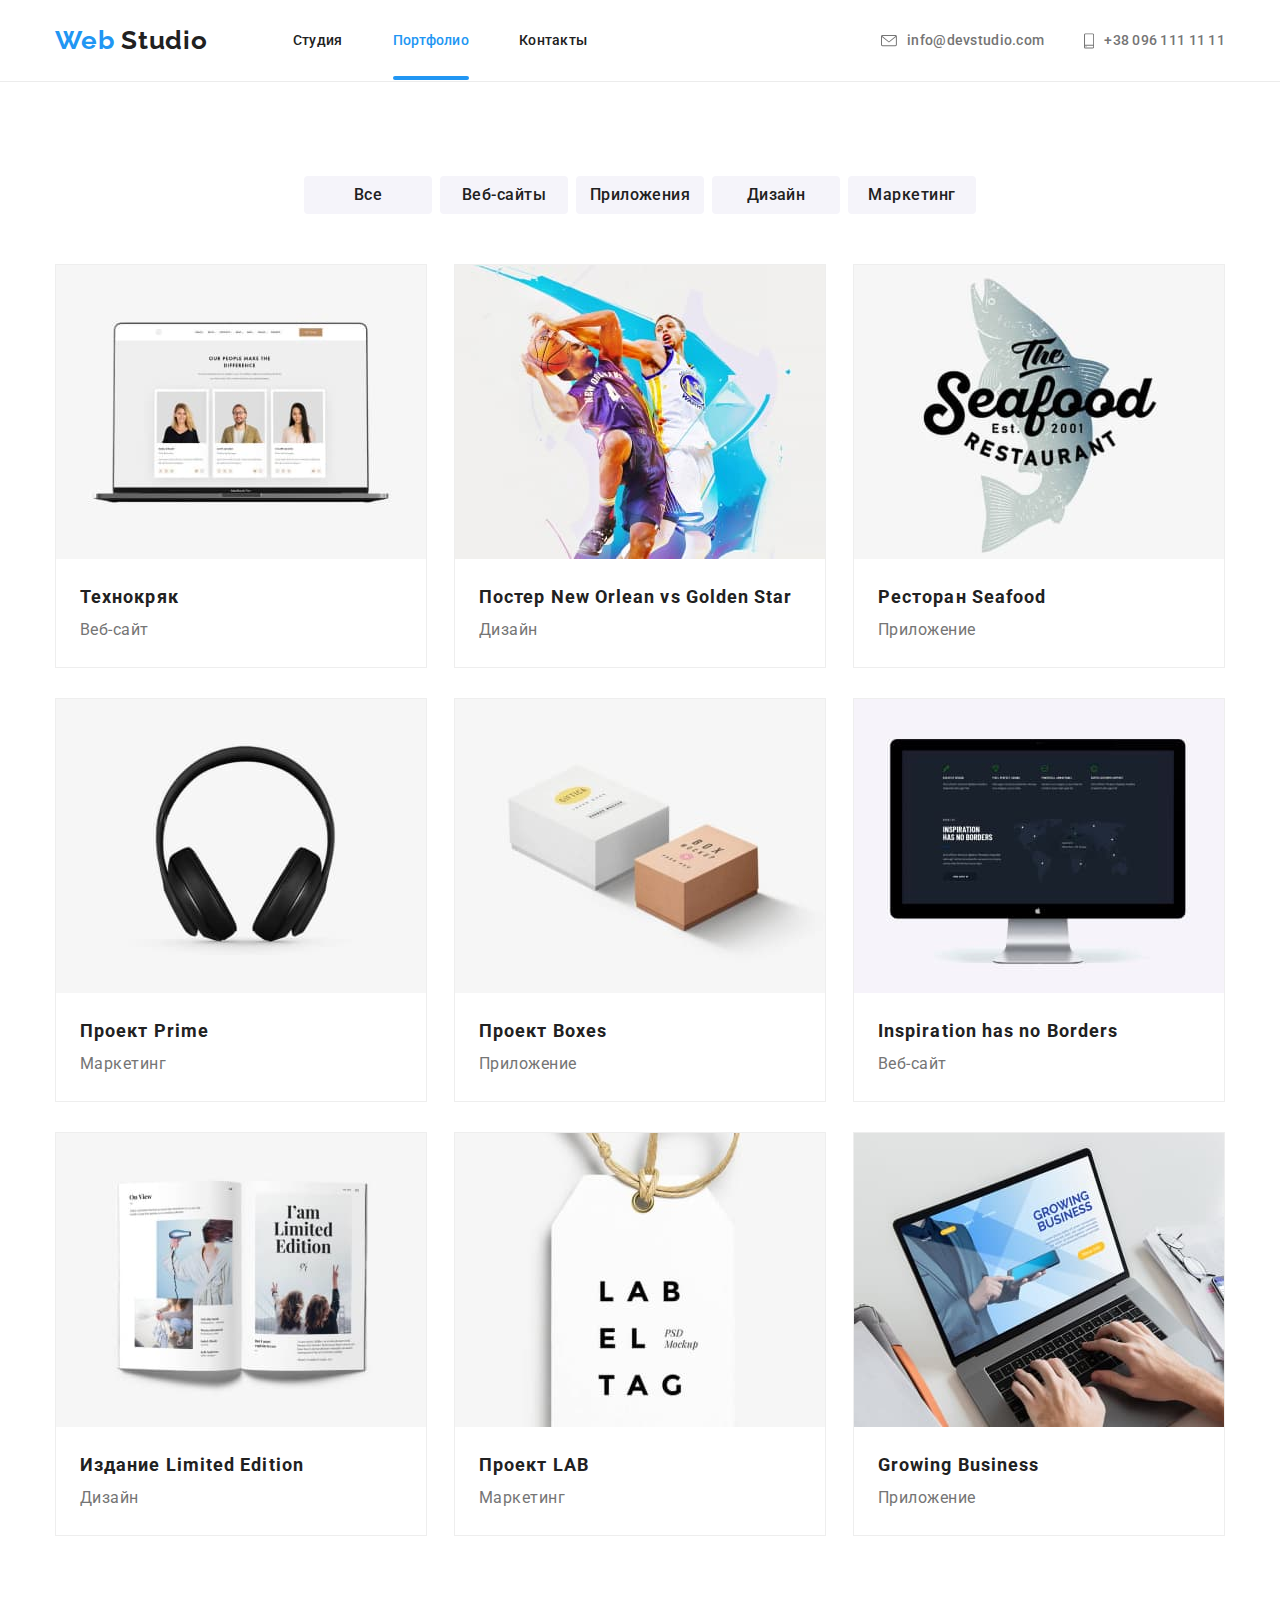
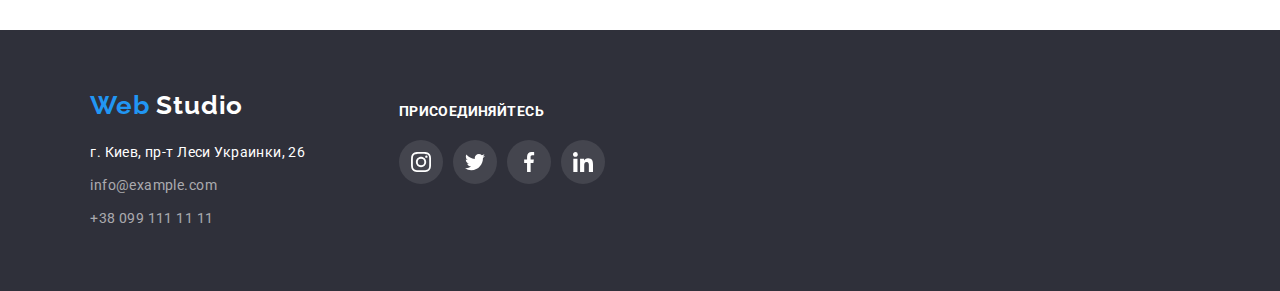
==== portfolio.html @ fcf1c244 "creaTED" ====
<!DOCTYPE html>
<html lang="ru">
  <head>
    <meta charset="UTF-8" />
    <meta name="viewport" content="width=device-width, initial-scale=1.0" />
    <title lang="en">Web Studio</title>
    <link rel="stylesheet" href="./css/style.css" />
    <link rel="stylesheet" href="./css/normalize.css" />
    <link
      href="https://fonts.googleapis.com/css2?family=Raleway:wght@700&family=Roboto:wght@400;500;700;900&display=swap"
      rel="stylesheet"
    />
  </head>
  <body>
    <header class="header">
      <div class="container flexbox">
        <nav class="nav">
          <a
            href="./index.html"
            lang="en"
            rel="noopener noreferrer"
            class="page-title"
            ><span class="web">Web</span><span> Studio</span></a
          >
          <ul class="list nav-list">
            <li class="nav-item">
              <a class="nav-link" href="./index.html" rel="noopener noreferrer"
                >Студия</a
              >
            </li>
            <li class="nav-item">
              <a class="nav-link current" href="#" rel="noopener noreferrer"
                >Портфолио</a
              >
            </li>
            <li class="nav-item">
              <a class="nav-link" href="#" rel="noopener noreferrer"
                >Контакты</a
              >
            </li>
          </ul>
        </nav>
        <section class="header-contacts">
          <div class="head-conts">
            <div class="nav-mail">
              
              <a class="header-contacts-item" href="mailto:info@devstudio.com"
                ><svg class="icon-header" width="16" height="12">
                  <use xlink:href="./images/sprite.svg#icon-envelope"></use>
                </svg>info@devstudio.com</a
              >
            </div>
            <div class="nav-phone">
              
              <a class="header-contacts-item" href="tel:+380961111111"
                ><svg class="icon-header" width="10" height="16">
                  <use xlink:href="./images/sprite.svg#icon-smartphone"></use>
                </svg>+38 096 111 11 11</a
              >
            </div>
          </div>
        </section>
      </div>
    </header>

    <!-- main content -->
    <main>
      <div class="container">
        <h1 class="visually-hidden">Portfolio</h1>

        <!-- filter -->
        <section class="portfolio-button">
          <ul class="list port-btn-list">
            <li class="port-link">
              <button class="portfolio-button-item">Все</button>
            </li>
            <li class="port-link">
              <button class="portfolio-button-item">Веб-сайты</button>
            </li>
            <li class="port-link">
              <button class="portfolio-button-item">Приложения</button>
            </li>
            <li class="port-link">
              <button class="portfolio-button-item">Дизайн</button>
            </li>
            <li class="port-link">
              <button class="portfolio-button-item">Маркетинг</button>
            </li>
          </ul>
        </section>

        <!-- portfolio examples -->
        <section class="portfolio-examples">
          <ul class="list port-ex-list">
            <li class="portfolio-examples-item">
              <a class="port-link" href="#" rel="noopener noreferrer">
                <div class="port-ex-parent">
                  <img class="portfolio-img"
                  src="./images/portfolio-images/img1.jpg" alt="Технокряк" width=
                  "370" height="294"/>
                  <p class="port-ex-overlay">Технокряк это современная площадка распространения коронавируса. Компании используют эту платформу для цифрового шпионажа и атак на защищённые сервера конкурентов.</p>
              </div>
                <div class="port-ex-descr">
                  <h2 class="portfolio-examples-title">Технокряк</h2>
                  <p class="portfolio-examples-text">Веб-сайт</p>
                </div>
              </a>
            </li>
            <li class="portfolio-examples-item">
              <a class="port-link" href="#" rel="noopener noreferrer">
                <div class="port-ex-parent">
                  <img class="portfolio-img" src="./images/portfolio-images/img2.jpg" alt="Постер New Orlean vs Golden Star" width="370" height="294" />
                  <p class="port-ex-overlay">Технокряк это современная площадка распространения коронавируса. Компании используют эту
                    платформу для цифрового шпионажа и атак на защищённые сервера конкурентов.</p>
                </div>
                <div class="port-ex-descr">
                  <h2 class="portfolio-examples-title">
                    Постер New Orlean vs Golden Star
                  </h2>
                  <p class="portfolio-examples-text">Дизайн</p>
                </div>
              </a>
            </li>
            <li class="portfolio-examples-item">
              <a class="port-link" href="#" rel="noopener noreferrer">
                <div class="port-ex-parent">
                  <img class="portfolio-img" src="./images/portfolio-images/img3.jpg" alt="Ресторан
                  Seafood" width: 370px height: 294px />
                  <p class="port-ex-overlay">Технокряк это современная площадка распространения коронавируса. Компании используют эту платформу для цифрового шпионажа и атак на защищённые сервера конкурентов.</p>
                </div>
                
                <div class="port-ex-descr">
                  <h2 class="portfolio-examples-title">Ресторан Seafood</h2>
                  <p class="portfolio-examples-text">Приложение</p>
                </div>
              </a>
            </li>
            <li class="portfolio-examples-item">
              <a class="port-link" href="#" rel="noopener noreferrer">
                <div class="port-ex-parent">
                  <img class="portfolio-img" src="./images/portfolio-images/img4.jpg" alt="Проект Prime"
                   width: 370px height: 294px />
                  <p class="port-ex-overlay">Технокряк это современная площадка распространения коронавируса. Компании используют эту платформу для цифрового шпионажа и атак на защищённые сервера конкурентов.</p>
                </div>
              
              <div class="port-ex-descr">
                <h2 class="portfolio-examples-title">Проект Prime</h2>
                <p class="portfolio-examples-text">Маркетинг</p>
              </div>
              </a>
            </li>
            <li class="portfolio-examples-item">
              <a class="port-link" href="#" rel="noopener noreferrer">
                <div class="port-ex-parent">
                  <img class="portfolio-img" src="./images/portfolio-images/img5.jpg" alt="Проект Boxes"
                  width: 370px height: 294px />
                  <p class="port-ex-overlay">Технокряк это современная площадка распространения коронавируса. Компании используют эту платформу для цифрового шпионажа и атак на защищённые сервера конкурентов.</p>
                </div>
                <div class="port-ex-descr">
                  <h2 class="portfolio-examples-title">Проект Boxes</h2>
                  <p class="portfolio-examples-text">Приложение</p>
                </div>
              </a>
            </li>
            <li class="portfolio-examples-item">
              <a class="port-link" href="#" rel="noopener noreferrer">
                <div class="port-ex-parent">
                  <img class="portfolio-img" src="./images/portfolio-images/img6.jpg" alt="Inspiration has
                  no Borders" width: 370px height: 294px />
                  <p class="port-ex-overlay">Технокряк это современная площадка распространения коронавируса. Компании используют эту платформу для цифрового шпионажа и атак на защищённые сервера конкурентов.</p>
                </div>
                
                <div class="port-ex-descr">
                  <h2 class="portfolio-examples-title">
                    Inspiration has no Borders
                  </h2>
                  <p class="portfolio-examples-text">Веб-сайт</p>
                </div>
              </a>
            </li>
            <li class="portfolio-examples-item">
              <a class="port-link" href="#" rel="noopener noreferrer">
                <div class="port-ex-parent">
                  <img class="portfolio-img" src="./images/portfolio-images/img7.jpg" alt="Издание Limited
                  Edition" width: 370px height: 294px />
                  <p class="port-ex-overlay">Технокряк это современная площадка распространения коронавируса. Компании используют эту платформу для цифрового шпионажа и атак на защищённые сервера конкурентов.</p>
                </div>
                
                <div class="port-ex-descr">
                  <h2 class="portfolio-examples-title">
                    Издание Limited Edition
                  </h2>
                  <p class="portfolio-examples-text">Дизайн</p>
                </div>
              </a>
            </li>
            <li class="portfolio-examples-item">
              <a class="port-link" href="#" rel="noopener noreferrer">
                <div class="port-ex-parent">
                  <img class="portfolio-img" src="./images/portfolio-images/img8.jpg" alt="Проект LAB"
                  width: 370px height: 294px />
                  <p class="port-ex-overlay">Технокряк это современная площадка распространения коронавируса. Компании используют эту платформу для цифрового шпионажа и атак на защищённые сервера конкурентов.</p>
                </div>
                
                <div class="port-ex-descr">
                  <h2 class="portfolio-examples-title">Проект LAB</h2>
                  <p class="portfolio-examples-text">Маркетинг</p>
                </div>
                </a>
            </li>
            <li class="portfolio-examples-item">
              <a class="port-link" href="#" rel="noopener noreferrer">
                <div class="port-ex-parent">
                  <img class="portfolio-img" src="./images/portfolio-images/img9.jpg" alt="Growing
                   Business" width: 370px height: 294px />
                  <p class="port-ex-overlay">Технокряк это современная площадка распространения коронавируса. Компании используют эту платформу для цифрового шпионажа и атак на защищённые сервера конкурентов.</p>
                </div>
                
                <div class="port-ex-descr">
                  <h2 class="portfolio-examples-title">Growing Business</h2>
                  <p class="portfolio-examples-text">Приложение</p>
                </div>
              </a>
            </li>
          </ul>
        </section>
      </div>
    </main>
    <!-- footer -->
    <footer class="footer">
      <div class="footer-content container">
        <div class="footer-item">
          <a
            href="./index.html"
            lang="en"
            rel="noopener noreferrer"
            class="page-title footer-web-studio"
            ><span class="web">Web</span
            ><span class="logo-footer"> Studio</span></a
          >
          <address class="address">
            <ul class="list address-list">
              <li class="adress-map address-link">
                <a
                  class="adress-map-link"
                  href="https://goo.gl/maps/HFDCZ8saapK6aPVV6"
                  target="_blank"
                  rel="noopener noreferrer"
                  >г. Киев, пр-т Леси Украинки, 26</a
                >
              </li>
              <li class="footer-contacts address-link">
                <a class="footer-contacts-link" href="mailto:info@example.com"
                  >info@example.com</a
                >
              </li>
              <li class="footer-contacts address-link">
                <a class="footer-contacts-link" href="tel:+380991111111"
                  >+38 099 111 11 11</a
                >
              </li>
            </ul>
          </address>
        </div>
        <div class="network footer-item">
          <p class="footer-title">Присоединяйтесь</p>
          <ul class="list web-list">
            <li class="web-item">
              <a
                href="#"
                aria-label="ссылка Instagram"
                target="_blank"
                rel="noopener noreferrer"
                class="footer-soc-link"
                >
                <svg class="icon-footer-soc" width="20" height="20">
                  <use xlink:href="./images/sprite.svg#icon-instagram-footer">
                  </use>
                </svg>
              </a>
            </li>
            <li class="web-item">
              <a
                href="#"
                aria-label="ссылка Twitter"
                target="_blank"
                rel="noopener noreferrer"
                class="footer-soc-link">
                <svg class="icon-footer-soc" width="20" height="20">
                  <use xlink:href="./images/sprite.svg#icon-twitter-footer"></use>
                </svg>
              </a>
            </li>
            <li class="web-item">
              <a
                href="#"
                aria-label="ссылка Facebook"
                target="_blank"
                rel="noopener noreferrer"
                class="footer-soc-link"
                >
                <svg class="icon-footer-soc" width="20" height="20">
                  <use xlink:href="./images/sprite.svg#icon-facebook-footer"></use>
                </svg>
              </a>
            </li>
            <li class="web-item">
              <a
                href="#"
                aria-label="ссылка Linkedin"
                target="_blank"
                rel="noopener noreferrer"
                class="footer-soc-link"
                >
                <svg class="icon-footer-soc" width="20" height="20">
                  <use xlink:href="./images/sprite.svg#icon-linkedin-footer"></use>
                </svg>
              </a>
            </li>
          </ul>
        </div>
        <!-- <div class="mailing footer-item">
          <p class="footer-title">Подпишитесь на рассылку</p>
          <div class="subscribe-cont">
            <textarea
              class="textarea-subscr"
              name="subscribe"
              id="#"
              cols="30"
              rows="1"
            >
E-mail</textarea
            >
            <button class="btn-subscribe">
              <span class="subscr-text">Подписаться</span>
              <img
                class="subscr-icon"
                src="./images/icon-send.svg"
                alt="send"
              />
            </button>
          </div> -->
        </div>
      </div>
    </footer>
  </body>
</html>
---- css/style.css ----
/*font-family: 'Raleway', sans-serif;
font-family: 'Roboto', sans-serif;*/
:root {
  --accent-color: #2196f3;
  --main-color: #757575;
  --dark-color: #212121;
  --white-color: #ffffff;
  --light-grey: #f5f4fa;
  --block-background: rgba(47, 48, 58, 0.8);
  --btn-box-shadow: 0px 4px 4px rgba(0, 0, 0, 0.15);
  --white-alt: rgba(255, 255, 255, 0.6);
  --white-alt2: rgba(255, 255, 255, 0.3);
  --footer-background: #2f303a;
  --border: #afb1b8;
  --border-portfolio: #eeeeee;
  --header: #ececec;
  --hero-overlay: rgba(47, 48, 58, 0.4);
  --footer-soc-bg: rgba(255, 255, 255, 0.1);
  --portfolio-ex-hover: rgba(33, 150, 243, 0.9);
  --modal-overlay: rgba(0, 0, 0, 0.2);
}

html {
  box-sizing: border-box;
}

*,
*::before,
*::after {
  box-sizing: inherit;
}
.visually-hidden {
  position: absolute !important;
  clip: rect(1px 1px 1px 1px);
  /* IE6, IE7 */
  clip: rect(1px, 1px, 1px, 1px);
  padding: 0 !important;
  border: 0 !important;
  height: 1px !important;
  width: 1px !important;
  overflow: hidden;
  margin-top: 0;
  margin-bottom: 0;
}
body {
  font-family: "Roboto", sans-serif;
  font-size: 14px;
  line-height: 1.71;
  letter-spacing: 0.03em;
  color: var(--main-color);
}
.container {
  width: 1200px;
  padding-right: 15px;
  padding-left: 15px;
  margin-left: auto;
  margin-right: auto;
}
/*header*/
.header {
  border-bottom: 1px solid #ececec;
}
.page-title {
  font-family: "Raleway", sans-serif;
  font-weight: 700;
  font-size: 26px;
  line-height: 1.19;
  letter-spacing: 0.03em;
  color: var(--dark-color);
  text-decoration: none;
  margin-right: 85px;
}
.web {
  color: var(--accent-color);
}

.flexbox {
  display: flex;
  justify-content: flex-end;
  align-items: center;
  padding-top: 25px;
  padding-bottom: 25px;
}
.list {
  list-style: none;
  padding: 0;
  margin: 0;
}
.nav-list {
  display: flex;
}
.nav-link {
  font-weight: 500;
  font-size: 14px;
  line-height: 1, 14;
  letter-spacing: 0.02em;
  color: var(--dark-color);
  text-decoration: none;

  transition: color 250ms cubic-bezier(0.4, 0, 0.2, 1);
}
.nav-item:not(:last-child) {
  margin-right: 50px;
}
.nav {
  display: flex;
  align-items: center;
  margin-right: auto;
}
.head-conts {
  display: flex;
  align-items: baseline;
}
.current {
  color: var(--accent-color);
}
.nav-item {
  position: relative;
}
.nav-item .current::after {
  content: "";
  display: block;
  width: 100%;
  height: 4px;
  position: absolute;
  background-color: var(--accent-color);
  border-radius: 2px;
  bottom: -28px;
}
.nav-link:hover,
.nav-link:focus,
.header-contacts-item:hover,
.header-contacts-item:focus {
  color: var(--accent-color);
  fill: var(--accent-color);
}
.header-contacts-item {
  font-weight: 500;
  font-size: 14px;
  line-height: 1, 14;
  letter-spacing: 0.02em;
  color: var(--main-color);
  text-decoration: none;

  margin-left: 10px;

  transition: color 250ms cubic-bezier(0.4, 0, 0.2, 1),
    fill 250ms cubic-bezier(0.4, 0, 0.2, 1);
}
.nav-mail {
  margin-right: 30px;
}
.icon-header {
  vertical-align: middle;
  margin-right: 10px;
  fill: currentColor;
}

/*hero*/
.hero {
  background: var(--block-background);
  margin-left: auto;
  margin-right: auto;
  padding-top: 200px;
  padding-bottom: 200px;

  max-width: 1600px;
  height: 600px;
  background-image: linear-gradient(
      to right,
      var(--hero-overlay),
      var(--hero-overlay)
    ),
    url("../images/hero.jpg");
  background-position: center;
  background-repeat: no-repeat;
}
.main-title {
  font-weight: 900;
  font-size: 44px;
  line-height: 1.36;
  text-align: center;
  letter-spacing: 0.06em;
  text-transform: uppercase;
  color: var(--white-color);
  margin-top: 0;
  margin-bottom: 30px;
}
.button-order {
  font-weight: 700;
  font-size: 16px;
  line-height: 30px;
  display: flex;
  align-items: center;
  text-align: center;
  letter-spacing: 0.06em;
  color: var(--white-color);
  background: var(--accent-color);
  box-shadow: var(--btn-box-shadow);
  border-radius: 4px;
  border: 0px;
  padding: 10px 32px;
  margin: auto;

  transition: border 250ms cubic-bezier(0.4, 0, 0.2, 1),
    background 250ms cubic-bezier(0.4, 0, 0.2, 1),
    color 250ms cubic-bezier(0.4, 0, 0.2, 1);
}
.button-order:hover {
  border: 1px solid var(--accent-color);
  background: var(--white-color);
  color: var(--accent-color);
}

.backdrop {
  position: fixed;
  top: 0;
  left: 0;
  width: 100%;
  height: 100%;
  background-color: var(--modal-overlay);
}
.modal {
  position: absolute;
  top: 50%;
  left: 50%;
  transform: translate(-50%, -50%);

  width: 528px;
  height: 581px;

  background: var(--white-color);
  box-shadow: 0px 1px 3px rgba(0, 0, 0, 0.12), 0px 1px 1px rgba(0, 0, 0, 0.14),
    0px 2px 1px rgba(0, 0, 0, 0.2);
  border-radius: 4px;
}
.modal-close {
  position: absolute;
  top: 8px;
  right: 8px;

  width: 30px;
  height: 30px;

  background: var(--white-color);
  border: 1px solid rgba(0, 0, 0, 0.1);
  box-sizing: border-box;
  border-radius: 50%;
}

.icon-modal-close {
  position: absolute;
}
.backdrop .is-hidden {
  opacity: 0;
}

.backdrop {
  position: fixed;
  top: 0;
  left: 0;
  width: 100%;
  height: 100%;
  background-color: var(--modal-overlay);

  opacity: 1;
  transition: 250ms cubic-bezier(0.4, 0, 0.2, 1),
    opacity 250ms cubic-bezier(0.4, 0, 0.2, 1);
}
.modal {
  position: absolute;
  top: 50%;
  left: 50%;
  transform: translate(-50%, -50%) scale(1);

  width: 528px;
  height: 581px;

  background: var(--white-color);
  box-shadow: 0px 1px 3px rgba(0, 0, 0, 0.12), 0px 1px 1px rgba(0, 0, 0, 0.14),
    0px 2px 1px rgba(0, 0, 0, 0.2);
  border-radius: 4px;

  opacity: 1;
  transition: transform 250ms cubic-bezier(0.4, 0, 0.2, 1),
    opacity 250ms cubic-bezier(0.4, 0, 0.2, 1);
}
.backdrop .is-hidden .modal {
  transform: translate(-50%, -50%) scale(1.1);
  opacity: 0;
}
.modal-close {
  position: absolute;
  top: 8px;
  right: 8px;

  width: 30px;
  height: 30px;

  background: var(--white-color);
  border: 1px solid rgba(0, 0, 0, 0.1);
  box-sizing: border-box;
  border-radius: 50%;
}

.icon-modal-close {
  position: absolute;
  transform: translate(-49%, -45%);
}
.is-hidden {
  opacity: 0;
  pointer-events: none;
}

/* preferences */
.preferences {
  padding-top: 95px;
}
.preferences-title {
  font-weight: 700;
  font-size: 14px;
  line-height: 1.14x;
  letter-spacing: 0.03em;
  text-transform: uppercase;
  color: var(--dark-color);
  margin-top: 30px;
}
.preferences-text {
  font-weight: 400;
  font-size: 14px;
  line-height: 1.71;
  letter-spacing: 0.03em;
  color: var(--main-color);
}
.preferences-list {
  display: flex;
}
.preferences-item {
  width: calc((100% - 30px * 3) / 4);
}
.preferences-list .preferences-item + .preferences-item {
  margin-left: 30px;
}
.preferences-item::before {
  display: block;
  content: "";
  height: 120px;
  background-color: var(--light-grey);
  border-radius: 4px;
  background-position: center;
  background-repeat: no-repeat;
  background-size: contain;
}
.icon-anthenna::before {
  background-image: url("../images/preferences/anthenna.svg");
  background-size: auto;
}
.icon-clock::before {
  background-image: url("../images/preferences/clock.svg");
  background-size: auto;
}
.icon-diagram::before {
  background-image: url("../images/preferences/diagram.svg");
  background-size: auto;
}
.icon-astronaut::before {
  background-image: url("../images/preferences/astronaut.svg");
  background-size: auto;
}

/* description */
.block-title {
  font-weight: 700;
  font-size: 36px;
  line-height: 1.16;
  text-align: center;
  letter-spacing: 0.03em;
  color: var(--dark-color);
  margin-top: 0;
  margin-bottom: 0;
}
.description {
  padding-top: 95px;
  padding-bottom: 94px;
}

.description-text {
  font-weight: 700;
  font-size: 14px;
  line-height: 1.14;
  text-align: center;
  letter-spacing: 0.03em;
  text-transform: uppercase;
  color: var(--white-color);
  background: var(--block-background);
  height: 70px;
  margin: 0;

  display: flex;
  justify-content: center;
  align-items: center;

  transform: translateY(-70px);
}
.description-list {
  display: flex;
  margin-top: 50px;
}
.description-item {
  width: calc((100% - 30px * 2) / 3);
}
.description-list .description-item + .description-item {
  margin-left: 30px;
}
.description-img {
  display: block;
}

/* crew */
.crew {
  box-sizing: border-box;
  border: 0 solid;
  background-color: var(--light-grey);
  padding: 94px 15px;
  margin-left: auto;
  margin-right: auto;
  padding-top: 94px;
  padding-bottom: 94px;
}
.crew-item {
  background: var(--white-color);
  box-shadow: 0px 1px 3px rgba(0, 0, 0, 0.12), 0px 1px 1px rgba(0, 0, 0, 0.14),
    0px 2px 1px rgba(0, 0, 0, 0.2);
  border-radius: 0px 0px 4px 4px;
  width: calc((100% - 30px * 3) / 4);
  padding-bottom: 24px;
}
.crew-name {
  font-weight: 500;
  font-size: 16px;
  line-height: 1.19;
  text-align: center;
  letter-spacing: 0.03em;
  color: var(--dark-color);
}
.profession {
  font-weight: 400;
  font-size: 16px;
  line-height: 1.19;
  text-align: center;
  letter-spacing: 0.03em;
  color: var(--main-color);
}
.crew-list {
  display: flex;
  margin-top: 50px;
}
.crew-list .crew-item + .crew-item {
  margin-left: 30px;
}
.crew-socs {
  display: flex;
  justify-content: space-around;
  margin-top: 28px;
  padding-left: 44px;
  padding-right: 44px;
}
.crew-img {
  display: block;
}
.crew-link {
  width: 44px;
  height: 44px;
  display: inline-flex;
  justify-content: center;
  align-items: center;
  border-radius: 50%;

  transition: background-color 250ms cubic-bezier(0.4, 0, 0.2, 1);
}
.icon-crew-soc {
  fill: var(--border);

  transition: fill 250ms cubic-bezier(0.4, 0, 0.2, 1);
}
.crew-link:hover,
.crew-link:focus {
  background-color: var(--accent-color);
}
.crew-link:hover .icon-crew-soc,
.crew-link:focus .icon-crew-soc {
  fill: var(--white-color);
}

/* clients */
.clients-list {
  display: flex;
}
.clients-item {
  box-sizing: border-box;
  border: 0 solid;
  width: calc((100% - 30px * 5) / 6);
  height: 90px;
  border: 1px solid var(--border);
  border-radius: 4px;
  display: flex;
  justify-content: center;
  align-items: center;
  margin-top: 50px;

  transition: color 250ms cubic-bezier(0.4, 0, 0.2, 1),
    border 250ms cubic-bezier(0.4, 0, 0.2, 1);
}
.clients-list .clients-item + .clients-item {
  margin-left: 30px;
}
.clients {
  padding-top: 94px;
  padding-bottom: 94px;
}
.icon-clients {
  fill: var(--border);

  transition: fill 250ms cubic-bezier(0.4, 0, 0.2, 1);
}
.clients-item:hover,
.clients-item:focus {
  color: var(--accent-color);
  border: 1px solid var(--accent-color);
}
.clients-item:hover .icon-clients,
.clients-item:focus .icon-clients {
  fill: var(--accent-color);
}

/*footer*/
.footer {
  background: var(--footer-background);
  padding-top: 60px;
  padding-bottom: 60px;
}
.logo-footer {
  color: var(--white-color);
}
.adress-map-link {
  font-style: normal;
  font-weight: 400;
  font-size: 14px;
  line-height: 1.71;
  letter-spacing: 0.03em;
  color: var(--white-color);
  text-decoration: none;
}
.footer-contacts-link {
  font-style: normal;
  font-weight: 400;
  font-size: 14px;
  line-height: 1.71;
  letter-spacing: 0.03em;
  color: var(--white-alt);
  text-decoration: none;
}
.address-list .address-link + .address-link {
  margin-top: 9px;
}
.footer-title {
  font-weight: 700;
  font-size: 14px;
  line-height: 1.14;
  letter-spacing: 0.03em;
  text-transform: uppercase;
  color: var(--white-color);
  margin-bottom: 20px;
}
.footer-web-studio {
  display: inline-block;
  margin-bottom: 20px;
}
.icon-footer-soc {
  fill: var(--border);
}
.footer-soc-link {
  display: inline-flex;
  width: 44px;
  height: 44px;
  justify-content: center;
  align-items: center;

  background-color: var(--footer-soc-bg);
  border-radius: 50%;

  transition: background-color 250ms cubic-bezier(0.4, 0, 0.2, 1);
}
.web-list .web-item + .web-item {
  margin-left: 10px;
}
.icon-footer-soc {
  fill: var(--white-color);
}
.footer-soc-link:hover,
.footer-soc-link:focus {
  background-color: var(--accent-color);
}

.textarea-subscr {
  font-weight: 400;
  font-size: 16px;
  line-height: 1.25;
  display: flex;
  align-items: center;
  letter-spacing: 0.03em;
  padding-top: 15px;
  padding-left: 15px;

  color: var(--white-alt);
  border: 1px solid var(--white-alt2);
  box-sizing: border-box;
  filter: drop-shadow(0px 4px 4px var(--btn-box-shadow));
  border-radius: 4px;
  background: var(--footer-background);
}
.btn-subscribe {
  width: 200px;
  height: 50px;
  font-weight: 700;
  font-size: 16px;
  line-height: 1.88;
  display: flex;
  justify-content: center;
  align-items: center;
  text-align: center;
  letter-spacing: 0.06em;
  color: var(--white-color);
  background: var(--accent-color);
  box-shadow: var(--btn-box-shadow);
  border-radius: 4px;
  border: 0px;
  margin-left: 12px;
}
.footer-content {
  display: flex;
  justify-content: space-around;
  padding-right: 600px;
}
.web-list {
  display: flex;
  justify-content: space-around;
}
.subscribe-cont {
  display: flex;
}
.subscr-icon {
  margin-left: 10px;
}
.subscribe-cont .subscr-item + .subscr-item {
  margin-left: 12px;
}

/*portfolio*/
.portfolio-button {
  padding-top: 94px;
}
.portfolio-button-item {
  font-weight: 500;
  font-size: 16px;
  line-height: 1.63;
  text-align: center;
  letter-spacing: 0.03em;
  color: var(--dark-color);
  background: var(--light-grey);
  border-radius: 4px;
  border: 0px;
  width: 128px;
  height: 38px;

  transition: background 250ms cubic-bezier(0.4, 0, 0.2, 1),
    box-shadow 250ms cubic-bezier(0.4, 0, 0.2, 1),
    color 250ms cubic-bezier(0.4, 0, 0.2, 1),
    border 250ms cubic-bezier(0.4, 0, 0.2, 1);
}
.port-btn-list {
  display: flex;
  justify-content: center;
}
.port-btn-list .port-link + .port-link {
  margin-left: 8px;
}

.portfolio-button-item:hover,
.portfolio-button-item:focus {
  background: var(--accent-color);
  box-shadow: 0px 2px 2px rgba(0, 0, 0, 0.12), 0px 1px 2px rgba(0, 0, 0, 0.08),
    0px 3px 1px rgba(0, 0, 0, 0.1);
  color: var(--white-color);
  border: 0px;
}

/* portfolio examples */
.portfolio-examples-title,
.portfolio-examples-text {
  margin: 0;
  padding: 0;
}
.portfolio-examples-title {
  font-weight: 700;
  font-size: 18px;
  line-height: 2;
  letter-spacing: 0.06em;
  color: var(--dark-color);
}
.portfolio-examples-text {
  font-weight: 400;
  font-size: 16px;
  line-height: 30px;
  letter-spacing: 0.03em;
  color: var(--main-color);
}
.port-link {
  text-decoration: none;
}
.portfolio-examples {
  margin-top: 50px;
  padding-bottom: 94px;
}
.port-ex-list {
  display: flex;
  flex-flow: row wrap;
  justify-content: space-between;
}
.portfolio-examples-item {
  height: 404px;
  border: 1px solid var(--border-portfolio);
  box-sizing: border-box;

  transition: box-shadow 250ms cubic-bezier(0.4, 0, 0.2, 1);
}
.port-ex-descr {
  padding-top: 20px;
  padding-bottom: 20px;
  padding-left: 24px;
  justify-content: flex-start;
  width: 370px;
}
/* .portfolio-examples-item:not(:nth-child(3n + 1)) {
  margin-left: 30px;
} */
.portfolio-examples-item:nth-child(-n + 6) {
  margin-bottom: 30px;
}
.portfolio-img {
  display: block;
  margin: 0;
}
.portfolio-examples-item:hover,
.portfolio-examples-item:focus {
  box-shadow: 0px 1px 1px rgba(0, 0, 0, 0.12), 0px 4px 4px rgba(0, 0, 0, 0.06),
    1px 4px 6px rgba(0, 0, 0, 0.16);
}

.port-ex-parent {
  position: relative;
  overflow: hidden;
}
.port-ex-overlay {
  display: inline-block;

  background-color: var(--portfolio-ex-hover);
  font-weight: 400;
  font-size: 18px;
  line-height: 28px;
  letter-spacing: 0.03em;
  color: var(--white-color);
  height: 294px;
  width: 370px;
  margin: 0;
  padding: 63px 24px;

  position: absolute;
  transition: transform 250ms cubic-bezier(0.4, 0, 0.2, 1),
    opacity 250ms cubic-bezier(0.4, 0, 0.2, 1);
  top: 100%;
  opacity: 0;
}

.portfolio-examples-item:hover .port-ex-overlay,
.portfolio-examples-item:focus .port-ex-overlay {
  transform: translateY(-294px);
  opacity: 1;
}
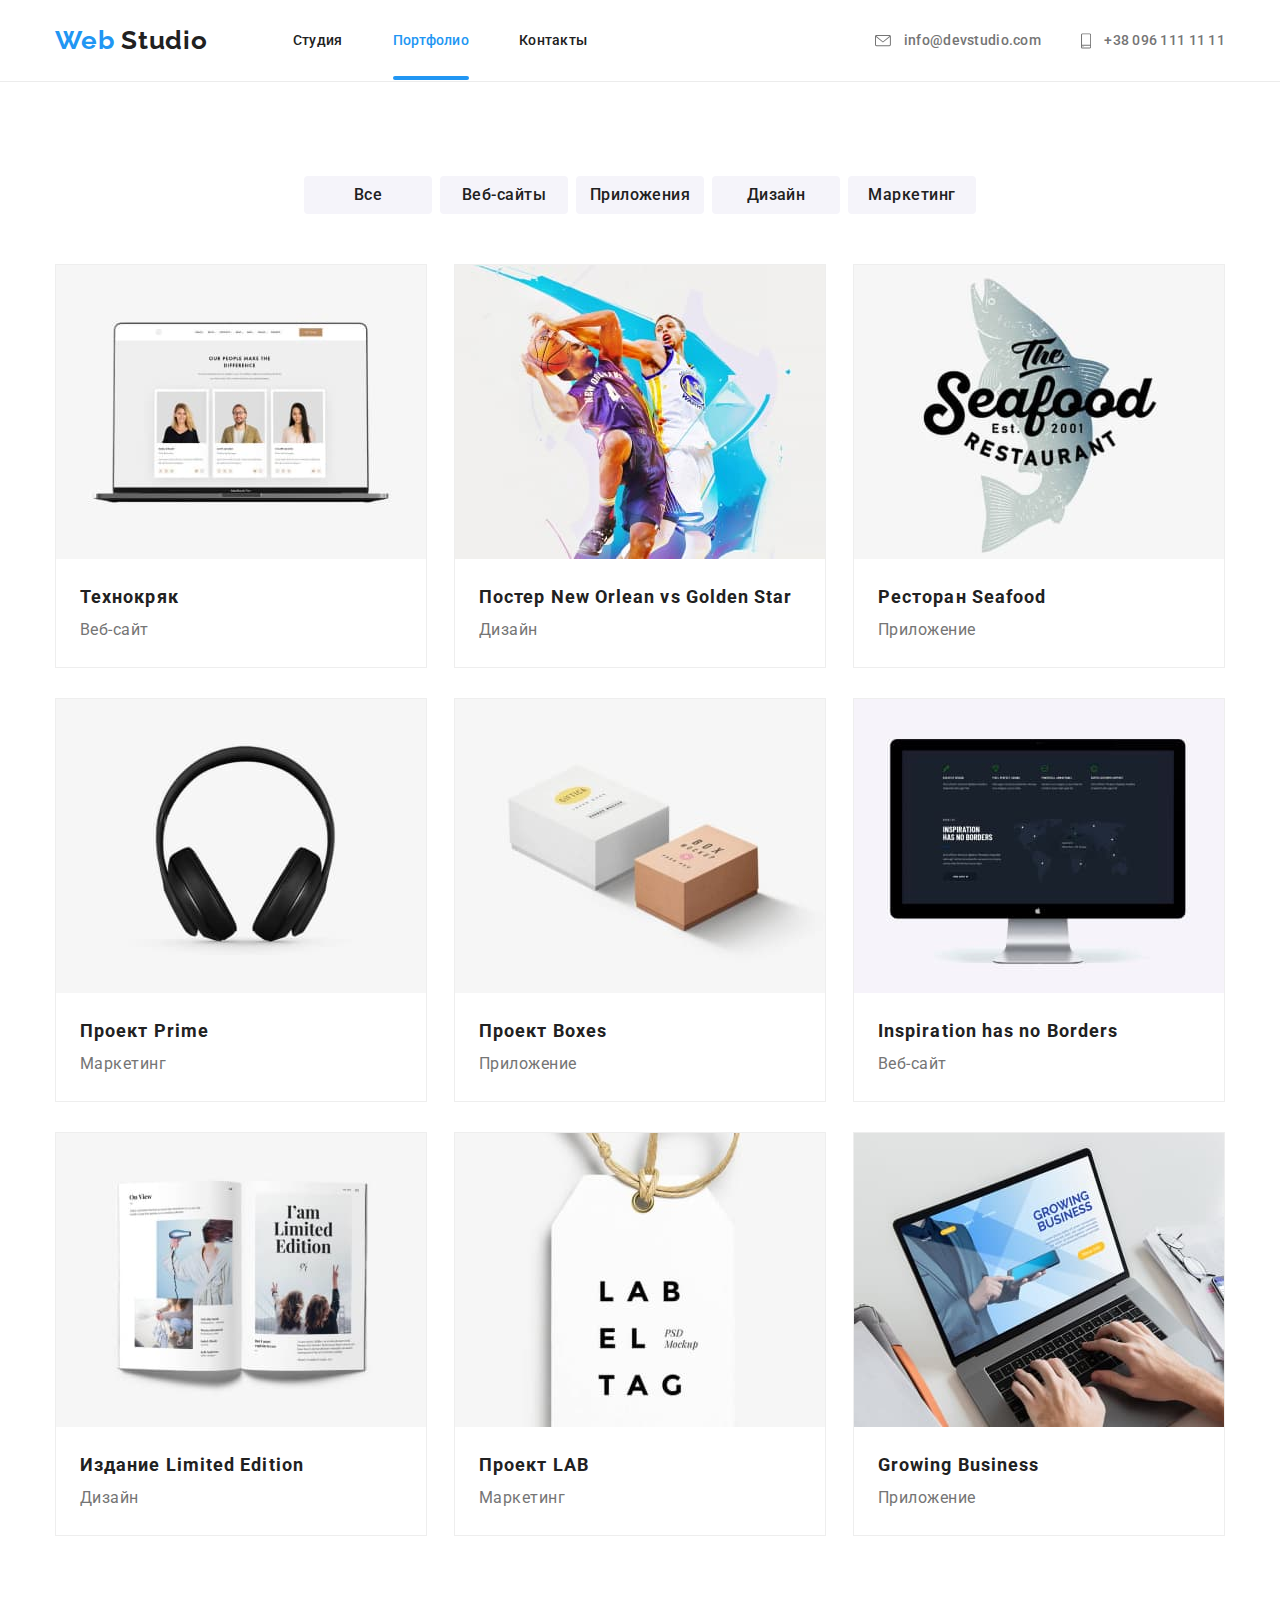
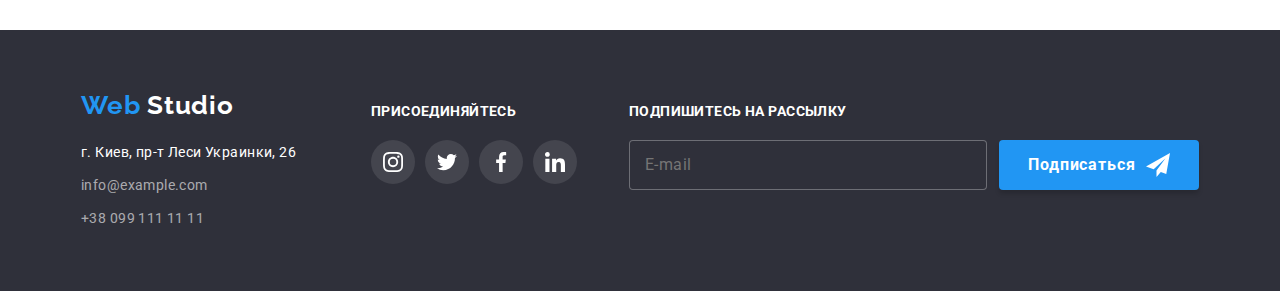
==== commit 1c3b111d: "form created" ====
--- a/portfolio.html
+++ b/portfolio.html
@@ -43,19 +43,19 @@
         <section class="header-contacts">
           <div class="head-conts">
             <div class="nav-mail">
-              
-              <a class="header-contacts-item" href="mailto:info@devstudio.com"
-                ><svg class="icon-header" width="16" height="12">
+              <a class="header-contacts-item" href="mailto:info@devstudio.com">
+                <svg class="icon-header" width="16" height="12">
                   <use xlink:href="./images/sprite.svg#icon-envelope"></use>
-                </svg>info@devstudio.com</a
+                </svg>
+                info@devstudio.com</a
               >
             </div>
             <div class="nav-phone">
-              
               <a class="header-contacts-item" href="tel:+380961111111"
                 ><svg class="icon-header" width="10" height="16">
                   <use xlink:href="./images/sprite.svg#icon-smartphone"></use>
-                </svg>+38 096 111 11 11</a
+                </svg>
+                +38 096 111 11 11</a
               >
             </div>
           </div>
@@ -95,11 +95,19 @@
             <li class="portfolio-examples-item">
               <a class="port-link" href="#" rel="noopener noreferrer">
                 <div class="port-ex-parent">
-                  <img class="portfolio-img"
-                  src="./images/portfolio-images/img1.jpg" alt="Технокряк" width=
-                  "370" height="294"/>
-                  <p class="port-ex-overlay">Технокряк это современная площадка распространения коронавируса. Компании используют эту платформу для цифрового шпионажа и атак на защищённые сервера конкурентов.</p>
-              </div>
+                  <img
+                    class="portfolio-img"
+                    src="./images/portfolio-images/img1.jpg"
+                    alt="Технокряк"
+                    width="370"
+                    height="294"
+                  />
+                  <p class="port-ex-overlay">
+                    Технокряк это современная площадка распространения
+                    коронавируса. Компании используют эту платформу для
+                    цифрового шпионажа и атак на защищённые сервера конкурентов.
+                  </p>
+                </div>
                 <div class="port-ex-descr">
                   <h2 class="portfolio-examples-title">Технокряк</h2>
                   <p class="portfolio-examples-text">Веб-сайт</p>
@@ -109,9 +117,18 @@
             <li class="portfolio-examples-item">
               <a class="port-link" href="#" rel="noopener noreferrer">
                 <div class="port-ex-parent">
-                  <img class="portfolio-img" src="./images/portfolio-images/img2.jpg" alt="Постер New Orlean vs Golden Star" width="370" height="294" />
-                  <p class="port-ex-overlay">Технокряк это современная площадка распространения коронавируса. Компании используют эту
-                    платформу для цифрового шпионажа и атак на защищённые сервера конкурентов.</p>
+                  <img
+                    class="portfolio-img"
+                    src="./images/portfolio-images/img2.jpg"
+                    alt="Постер New Orlean vs Golden Star"
+                    width="370"
+                    height="294"
+                  />
+                  <p class="port-ex-overlay">
+                    Технокряк это современная площадка распространения
+                    коронавируса. Компании используют эту платформу для
+                    цифрового шпионажа и атак на защищённые сервера конкурентов.
+                  </p>
                 </div>
                 <div class="port-ex-descr">
                   <h2 class="portfolio-examples-title">
@@ -124,11 +141,16 @@
             <li class="portfolio-examples-item">
               <a class="port-link" href="#" rel="noopener noreferrer">
                 <div class="port-ex-parent">
-                  <img class="portfolio-img" src="./images/portfolio-images/img3.jpg" alt="Ресторан
+                  <img class="portfolio-img"
+                  src="./images/portfolio-images/img3.jpg" alt="Ресторан
                   Seafood" width: 370px height: 294px />
-                  <p class="port-ex-overlay">Технокряк это современная площадка распространения коронавируса. Компании используют эту платформу для цифрового шпионажа и атак на защищённые сервера конкурентов.</p>
-                </div>
-                
+                  <p class="port-ex-overlay">
+                    Технокряк это современная площадка распространения
+                    коронавируса. Компании используют эту платформу для
+                    цифрового шпионажа и атак на защищённые сервера конкурентов.
+                  </p>
+                </div>
+
                 <div class="port-ex-descr">
                   <h2 class="portfolio-examples-title">Ресторан Seafood</h2>
                   <p class="portfolio-examples-text">Приложение</p>
@@ -138,23 +160,33 @@
             <li class="portfolio-examples-item">
               <a class="port-link" href="#" rel="noopener noreferrer">
                 <div class="port-ex-parent">
-                  <img class="portfolio-img" src="./images/portfolio-images/img4.jpg" alt="Проект Prime"
-                   width: 370px height: 294px />
-                  <p class="port-ex-overlay">Технокряк это современная площадка распространения коронавируса. Компании используют эту платформу для цифрового шпионажа и атак на защищённые сервера конкурентов.</p>
-                </div>
-              
-              <div class="port-ex-descr">
-                <h2 class="portfolio-examples-title">Проект Prime</h2>
-                <p class="portfolio-examples-text">Маркетинг</p>
-              </div>
-              </a>
-            </li>
-            <li class="portfolio-examples-item">
-              <a class="port-link" href="#" rel="noopener noreferrer">
-                <div class="port-ex-parent">
-                  <img class="portfolio-img" src="./images/portfolio-images/img5.jpg" alt="Проект Boxes"
+                  <img class="portfolio-img"
+                  src="./images/portfolio-images/img4.jpg" alt="Проект Prime"
                   width: 370px height: 294px />
-                  <p class="port-ex-overlay">Технокряк это современная площадка распространения коронавируса. Компании используют эту платформу для цифрового шпионажа и атак на защищённые сервера конкурентов.</p>
+                  <p class="port-ex-overlay">
+                    Технокряк это современная площадка распространения
+                    коронавируса. Компании используют эту платформу для
+                    цифрового шпионажа и атак на защищённые сервера конкурентов.
+                  </p>
+                </div>
+
+                <div class="port-ex-descr">
+                  <h2 class="portfolio-examples-title">Проект Prime</h2>
+                  <p class="portfolio-examples-text">Маркетинг</p>
+                </div>
+              </a>
+            </li>
+            <li class="portfolio-examples-item">
+              <a class="port-link" href="#" rel="noopener noreferrer">
+                <div class="port-ex-parent">
+                  <img class="portfolio-img"
+                  src="./images/portfolio-images/img5.jpg" alt="Проект Boxes"
+                  width: 370px height: 294px />
+                  <p class="port-ex-overlay">
+                    Технокряк это современная площадка распространения
+                    коронавируса. Компании используют эту платформу для
+                    цифрового шпионажа и атак на защищённые сервера конкурентов.
+                  </p>
                 </div>
                 <div class="port-ex-descr">
                   <h2 class="portfolio-examples-title">Проект Boxes</h2>
@@ -165,11 +197,16 @@
             <li class="portfolio-examples-item">
               <a class="port-link" href="#" rel="noopener noreferrer">
                 <div class="port-ex-parent">
-                  <img class="portfolio-img" src="./images/portfolio-images/img6.jpg" alt="Inspiration has
+                  <img class="portfolio-img"
+                  src="./images/portfolio-images/img6.jpg" alt="Inspiration has
                   no Borders" width: 370px height: 294px />
-                  <p class="port-ex-overlay">Технокряк это современная площадка распространения коронавируса. Компании используют эту платформу для цифрового шпионажа и атак на защищённые сервера конкурентов.</p>
-                </div>
-                
+                  <p class="port-ex-overlay">
+                    Технокряк это современная площадка распространения
+                    коронавируса. Компании используют эту платформу для
+                    цифрового шпионажа и атак на защищённые сервера конкурентов.
+                  </p>
+                </div>
+
                 <div class="port-ex-descr">
                   <h2 class="portfolio-examples-title">
                     Inspiration has no Borders
@@ -181,11 +218,16 @@
             <li class="portfolio-examples-item">
               <a class="port-link" href="#" rel="noopener noreferrer">
                 <div class="port-ex-parent">
-                  <img class="portfolio-img" src="./images/portfolio-images/img7.jpg" alt="Издание Limited
+                  <img class="portfolio-img"
+                  src="./images/portfolio-images/img7.jpg" alt="Издание Limited
                   Edition" width: 370px height: 294px />
-                  <p class="port-ex-overlay">Технокряк это современная площадка распространения коронавируса. Компании используют эту платформу для цифрового шпионажа и атак на защищённые сервера конкурентов.</p>
-                </div>
-                
+                  <p class="port-ex-overlay">
+                    Технокряк это современная площадка распространения
+                    коронавируса. Компании используют эту платформу для
+                    цифрового шпионажа и атак на защищённые сервера конкурентов.
+                  </p>
+                </div>
+
                 <div class="port-ex-descr">
                   <h2 class="portfolio-examples-title">
                     Издание Limited Edition
@@ -197,25 +239,35 @@
             <li class="portfolio-examples-item">
               <a class="port-link" href="#" rel="noopener noreferrer">
                 <div class="port-ex-parent">
-                  <img class="portfolio-img" src="./images/portfolio-images/img8.jpg" alt="Проект LAB"
+                  <img class="portfolio-img"
+                  src="./images/portfolio-images/img8.jpg" alt="Проект LAB"
                   width: 370px height: 294px />
-                  <p class="port-ex-overlay">Технокряк это современная площадка распространения коронавируса. Компании используют эту платформу для цифрового шпионажа и атак на защищённые сервера конкурентов.</p>
-                </div>
-                
+                  <p class="port-ex-overlay">
+                    Технокряк это современная площадка распространения
+                    коронавируса. Компании используют эту платформу для
+                    цифрового шпионажа и атак на защищённые сервера конкурентов.
+                  </p>
+                </div>
+
                 <div class="port-ex-descr">
                   <h2 class="portfolio-examples-title">Проект LAB</h2>
                   <p class="portfolio-examples-text">Маркетинг</p>
                 </div>
-                </a>
-            </li>
-            <li class="portfolio-examples-item">
-              <a class="port-link" href="#" rel="noopener noreferrer">
-                <div class="port-ex-parent">
-                  <img class="portfolio-img" src="./images/portfolio-images/img9.jpg" alt="Growing
-                   Business" width: 370px height: 294px />
-                  <p class="port-ex-overlay">Технокряк это современная площадка распространения коронавируса. Компании используют эту платформу для цифрового шпионажа и атак на защищённые сервера конкурентов.</p>
-                </div>
-                
+              </a>
+            </li>
+            <li class="portfolio-examples-item">
+              <a class="port-link" href="#" rel="noopener noreferrer">
+                <div class="port-ex-parent">
+                  <img class="portfolio-img"
+                  src="./images/portfolio-images/img9.jpg" alt="Growing
+                  Business" width: 370px height: 294px />
+                  <p class="port-ex-overlay">
+                    Технокряк это современная площадка распространения
+                    коронавируса. Компании используют эту платформу для
+                    цифрового шпионажа и атак на защищённые сервера конкурентов.
+                  </p>
+                </div>
+
                 <div class="port-ex-descr">
                   <h2 class="portfolio-examples-title">Growing Business</h2>
                   <p class="portfolio-examples-text">Приложение</p>
@@ -272,10 +324,11 @@
                 target="_blank"
                 rel="noopener noreferrer"
                 class="footer-soc-link"
-                >
+              >
                 <svg class="icon-footer-soc" width="20" height="20">
-                  <use xlink:href="./images/sprite.svg#icon-instagram-footer">
-                  </use>
+                  <use
+                    xlink:href="./images/sprite.svg#icon-instagram-footer"
+                  ></use>
                 </svg>
               </a>
             </li>
@@ -285,9 +338,12 @@
                 aria-label="ссылка Twitter"
                 target="_blank"
                 rel="noopener noreferrer"
-                class="footer-soc-link">
+                class="footer-soc-link"
+              >
                 <svg class="icon-footer-soc" width="20" height="20">
-                  <use xlink:href="./images/sprite.svg#icon-twitter-footer"></use>
+                  <use
+                    xlink:href="./images/sprite.svg#icon-twitter-footer"
+                  ></use>
                 </svg>
               </a>
             </li>
@@ -298,9 +354,11 @@
                 target="_blank"
                 rel="noopener noreferrer"
                 class="footer-soc-link"
-                >
+              >
                 <svg class="icon-footer-soc" width="20" height="20">
-                  <use xlink:href="./images/sprite.svg#icon-facebook-footer"></use>
+                  <use
+                    xlink:href="./images/sprite.svg#icon-facebook-footer"
+                  ></use>
                 </svg>
               </a>
             </li>
@@ -311,35 +369,29 @@
                 target="_blank"
                 rel="noopener noreferrer"
                 class="footer-soc-link"
-                >
+              >
                 <svg class="icon-footer-soc" width="20" height="20">
-                  <use xlink:href="./images/sprite.svg#icon-linkedin-footer"></use>
+                  <use
+                    xlink:href="./images/sprite.svg#icon-linkedin-footer"
+                  ></use>
                 </svg>
               </a>
             </li>
           </ul>
         </div>
-        <!-- <div class="mailing footer-item">
+        <div class="mailing footer-item">
           <p class="footer-title">Подпишитесь на рассылку</p>
           <div class="subscribe-cont">
-            <textarea
-              class="textarea-subscr"
-              name="subscribe"
-              id="#"
-              cols="30"
-              rows="1"
-            >
-E-mail</textarea
-            >
+            <form action="#">
+              <input type="email" placeholder="E-mail" class="input-subscr" />
+            </form>
             <button class="btn-subscribe">
               <span class="subscr-text">Подписаться</span>
-              <img
-                class="subscr-icon"
-                src="./images/icon-send.svg"
-                alt="send"
-              />
+              <svg class="subscr-icon" width="24" height="24">
+                <use xlink:href="./images/sprite.svg#icon-send"></use>
+              </svg>
             </button>
-          </div> -->
+          </div>
         </div>
       </div>
     </footer>
--- a/css/style.css
+++ b/css/style.css
@@ -186,10 +186,11 @@
   margin-top: 0;
   margin-bottom: 30px;
 }
-.button-order {
+.button-order,
+.modal-send {
   font-weight: 700;
   font-size: 16px;
-  line-height: 30px;
+  line-height: 1.87;
   display: flex;
   align-items: center;
   text-align: center;
@@ -206,12 +207,19 @@
     background 250ms cubic-bezier(0.4, 0, 0.2, 1),
     color 250ms cubic-bezier(0.4, 0, 0.2, 1);
 }
-.button-order:hover {
+.button-order:hover,
+.button-order:focus,
+.modal-send:hover,
+.modal-send:focus {
   border: 1px solid var(--accent-color);
   background: var(--white-color);
   color: var(--accent-color);
 }
 
+/* modal */
+.backdrop .is-hidden {
+  opacity: 0;
+}
 .backdrop {
   position: fixed;
   top: 0;
@@ -219,9 +227,16 @@
   width: 100%;
   height: 100%;
   background-color: var(--modal-overlay);
+
+  opacity: 1;
+  transition: 250ms cubic-bezier(0.4, 0, 0.2, 1),
+    opacity 250ms cubic-bezier(0.4, 0, 0.2, 1);
 }
 .modal {
   position: absolute;
+  display: flex;
+  flex-direction: column;
+  align-items: center;
   top: 50%;
   left: 50%;
   transform: translate(-50%, -50%);
@@ -233,6 +248,14 @@
   box-shadow: 0px 1px 3px rgba(0, 0, 0, 0.12), 0px 1px 1px rgba(0, 0, 0, 0.14),
     0px 2px 1px rgba(0, 0, 0, 0.2);
   border-radius: 4px;
+
+  opacity: 1;
+  transition: transform 250ms cubic-bezier(0.4, 0, 0.2, 1),
+    opacity 250ms cubic-bezier(0.4, 0, 0.2, 1);
+}
+.backdrop .is-hidden .modal {
+  transform: translate(-50%, -50%) scale(1.1);
+  opacity: 0;
 }
 .modal-close {
   position: absolute;
@@ -247,62 +270,6 @@
   box-sizing: border-box;
   border-radius: 50%;
 }
-
-.icon-modal-close {
-  position: absolute;
-}
-.backdrop .is-hidden {
-  opacity: 0;
-}
-
-.backdrop {
-  position: fixed;
-  top: 0;
-  left: 0;
-  width: 100%;
-  height: 100%;
-  background-color: var(--modal-overlay);
-
-  opacity: 1;
-  transition: 250ms cubic-bezier(0.4, 0, 0.2, 1),
-    opacity 250ms cubic-bezier(0.4, 0, 0.2, 1);
-}
-.modal {
-  position: absolute;
-  top: 50%;
-  left: 50%;
-  transform: translate(-50%, -50%) scale(1);
-
-  width: 528px;
-  height: 581px;
-
-  background: var(--white-color);
-  box-shadow: 0px 1px 3px rgba(0, 0, 0, 0.12), 0px 1px 1px rgba(0, 0, 0, 0.14),
-    0px 2px 1px rgba(0, 0, 0, 0.2);
-  border-radius: 4px;
-
-  opacity: 1;
-  transition: transform 250ms cubic-bezier(0.4, 0, 0.2, 1),
-    opacity 250ms cubic-bezier(0.4, 0, 0.2, 1);
-}
-.backdrop .is-hidden .modal {
-  transform: translate(-50%, -50%) scale(1.1);
-  opacity: 0;
-}
-.modal-close {
-  position: absolute;
-  top: 8px;
-  right: 8px;
-
-  width: 30px;
-  height: 30px;
-
-  background: var(--white-color);
-  border: 1px solid rgba(0, 0, 0, 0.1);
-  box-sizing: border-box;
-  border-radius: 50%;
-}
-
 .icon-modal-close {
   position: absolute;
   transform: translate(-49%, -45%);
@@ -310,6 +277,50 @@
 .is-hidden {
   opacity: 0;
   pointer-events: none;
+}
+.modal-title {
+  font-weight: 700;
+  font-size: 20px;
+  line-height: 1.15;
+  text-align: center;
+  letter-spacing: 0.03em;
+  color: var(--dark-color);
+  padding-top: 40px;
+  margin-top: 0;
+  margin-right: 0;
+  margin-bottom: 12px;
+  margin-left: ;
+}
+.field {
+  display: block;
+  width: 448px;
+  border: 1px solid rgba(33, 33, 33, 0.2);
+  box-sizing: border-box;
+  border-radius: 4px;
+}
+.input-field {
+  height: 40px;
+}
+.textarea-note {
+  resize: none;
+}
+.modal-send {
+  width: 200px;
+  height: 50px;
+  justify-content: center;
+  margin-top: 30px;
+}
+.agree {
+  font-weight: 400;
+  font-size: 14px;
+  line-height: 1.71;
+  letter-spacing: 0.03em;
+  margin: 0;
+
+  color: var(--main-color);
+}
+.contract {
+  color: var(--accent-color);
 }
 
 /* preferences */
@@ -602,14 +613,13 @@
   background-color: var(--accent-color);
 }
 
-.textarea-subscr {
+.input-subscr {
   font-weight: 400;
   font-size: 16px;
   line-height: 1.25;
-  display: flex;
-  align-items: center;
-  letter-spacing: 0.03em;
-  padding-top: 15px;
+  letter-spacing: 0.03em;
+  width: 358px;
+  height: 50px;
   padding-left: 15px;
 
   color: var(--white-alt);
@@ -636,11 +646,15 @@
   border-radius: 4px;
   border: 0px;
   margin-left: 12px;
-}
+
+  transition: border 250ms cubic-bezier(0.4, 0, 0.2, 1),
+    background 250ms cubic-bezier(0.4, 0, 0.2, 1),
+    color 250ms cubic-bezier(0.4, 0, 0.2, 1);
+}
+
 .footer-content {
   display: flex;
   justify-content: space-around;
-  padding-right: 600px;
 }
 .web-list {
   display: flex;
@@ -651,9 +665,22 @@
 }
 .subscr-icon {
   margin-left: 10px;
+  fill: var(--white-color);
+
+  transition: fill 250ms cubic-bezier(0.4, 0, 0.2, 1);
 }
 .subscribe-cont .subscr-item + .subscr-item {
   margin-left: 12px;
+}
+.btn-subscribe:hover,
+.btn-subscribe:focus {
+  border: 1px solid var(--accent-color);
+  background: var(--white-color);
+  color: var(--accent-color);
+}
+.btn-subscribe:hover .subscr-icon,
+.btn-subscribe:focus .subscr-icon {
+  fill: var(--accent-color);
 }
 
 /*portfolio*/
